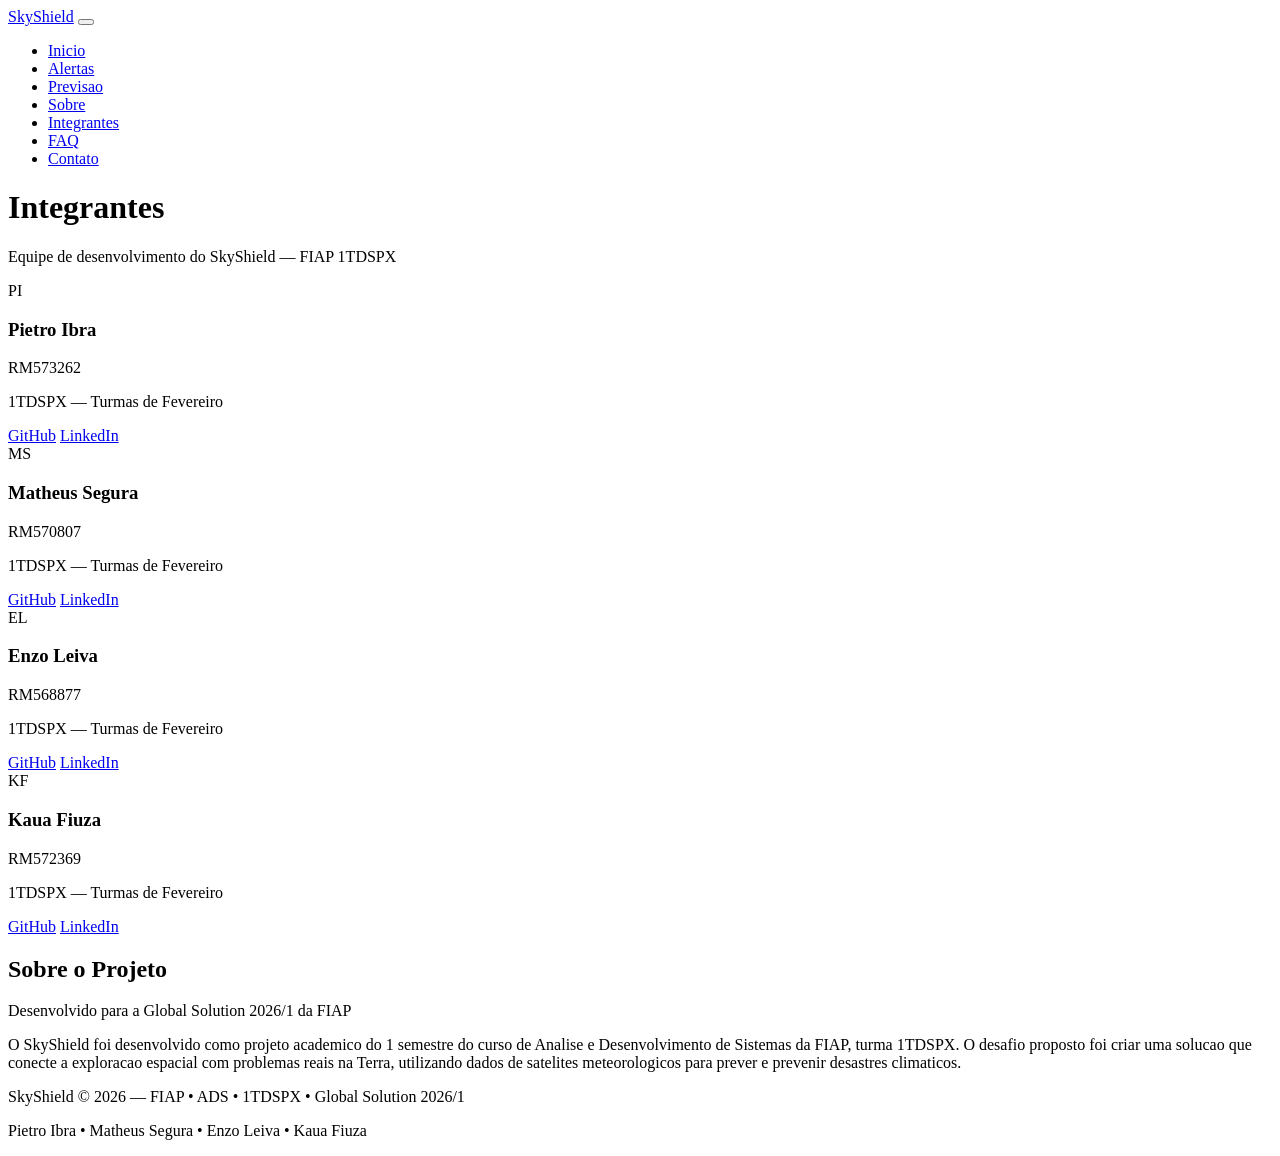
==== pages/integrantes.html @ a2aac1af "adicionado html e classes integrantes" ====
<!DOCTYPE html>
<html lang="pt-BR">
<head>
    <meta charset="UTF-8">
    <meta name="viewport" content="width=device-width, initial-scale=1.0">
    <title>Integrantes — SkyShield</title>
    <link rel="stylesheet" href="../css/style.css">
</head>
<body>

    <header>
        <div class="nav-container">
            <a href="../index.html" class="nav-logo">Sky<span>Shield</span></a>
            <button class="menu-toggle" id="menu-toggle" aria-label="Abrir menu">
                <span></span><span></span><span></span>
            </button>
            <nav>
                <ul id="nav-menu">
                    <li><a href="../index.html">Inicio</a></li>
                    <li><a href="alertas.html">Alertas</a></li>
                    <li><a href="previsao.html">Previsao</a></li>
                    <li><a href="sobre.html">Sobre</a></li>
                    <li><a href="integrantes.html">Integrantes</a></li>
                    <li><a href="faq.html">FAQ</a></li>
                    <li><a href="contato.html">Contato</a></li>
                </ul>
            </nav>
        </div>
    </header>

    <main>

        <div class="page-header">
            <h1>Integrantes</h1>
            <p>Equipe de desenvolvimento do SkyShield — FIAP 1TDSPX</p>
        </div>

        <section>
            <div class="integrantes-grid container">

                <article class="integrante-card">
                    <div class="integrante-foto">PI</div>
                    <h3>Pietro Ibra</h3>
                    <p class="rm">RM573262</p>
                    <p class="turma">1TDSPX — Turmas de Fevereiro</p>
                    <div class="integrante-links">
                        <a href="https://github.com/" target="_blank" rel="noopener">GitHub</a>
                        <a href="https://linkedin.com/" target="_blank" rel="noopener">LinkedIn</a>
                    </div>
                </article>

                <article class="integrante-card">
                    <div class="integrante-foto">MS</div>
                    <h3>Matheus Segura</h3>
                    <p class="rm">RM570807</p>
                    <p class="turma">1TDSPX — Turmas de Fevereiro</p>
                    <div class="integrante-links">
                        <a href="https://github.com/" target="_blank" rel="noopener">GitHub</a>
                        <a href="https://linkedin.com/" target="_blank" rel="noopener">LinkedIn</a>
                    </div>
                </article>

                <article class="integrante-card">
                    <div class="integrante-foto">EL</div>
                    <h3>Enzo Leiva</h3>
                    <p class="rm">RM568877</p>
                    <p class="turma">1TDSPX — Turmas de Fevereiro</p>
                    <div class="integrante-links">
                        <a href="https://github.com/" target="_blank" rel="noopener">GitHub</a>
                        <a href="https://linkedin.com/" target="_blank" rel="noopener">LinkedIn</a>
                    </div>
                </article>

                <article class="integrante-card">
                    <div class="integrante-foto">KF</div>
                    <h3>Kaua Fiuza</h3>
                    <p class="rm">RM572369</p>
                    <p class="turma">1TDSPX — Turmas de Fevereiro</p>
                    <div class="integrante-links">
                        <a href="https://github.com/" target="_blank" rel="noopener">GitHub</a>
                        <a href="https://linkedin.com/" target="_blank" rel="noopener">LinkedIn</a>
                    </div>
                </article>

            </div>
        </section>

        <section class="cinza">
            <div class="secao-titulo">
                <h2>Sobre o Projeto</h2>
                <div class="linha-rosa"></div>
                <p>Desenvolvido para a Global Solution 2026/1 da FIAP</p>
            </div>
            <div class="container" class="container-estreito-centro">
                <p class="texto-descricao">
                    O SkyShield foi desenvolvido como projeto academico do 1 semestre do
                    curso de Analise e Desenvolvimento de Sistemas da FIAP, turma 1TDSPX.
                    O desafio proposto foi criar uma solucao que conecte a exploracao espacial
                    com problemas reais na Terra, utilizando dados de satelites meteorologicos
                    para prever e prevenir desastres climaticos.
                </p>
            </div>
        </section>

    </main>

    <footer>
        <p>SkyShield &copy; 2026 &mdash; FIAP &bull; ADS &bull; 1TDSPX &bull; Global Solution 2026/1</p>
        <p class="footer-creditos">Pietro Ibra &bull; Matheus Segura &bull; Enzo Leiva &bull; Kaua Fiuza</p>
    </footer>

    <script src="../js/main.js"></script>
</body>
</html>
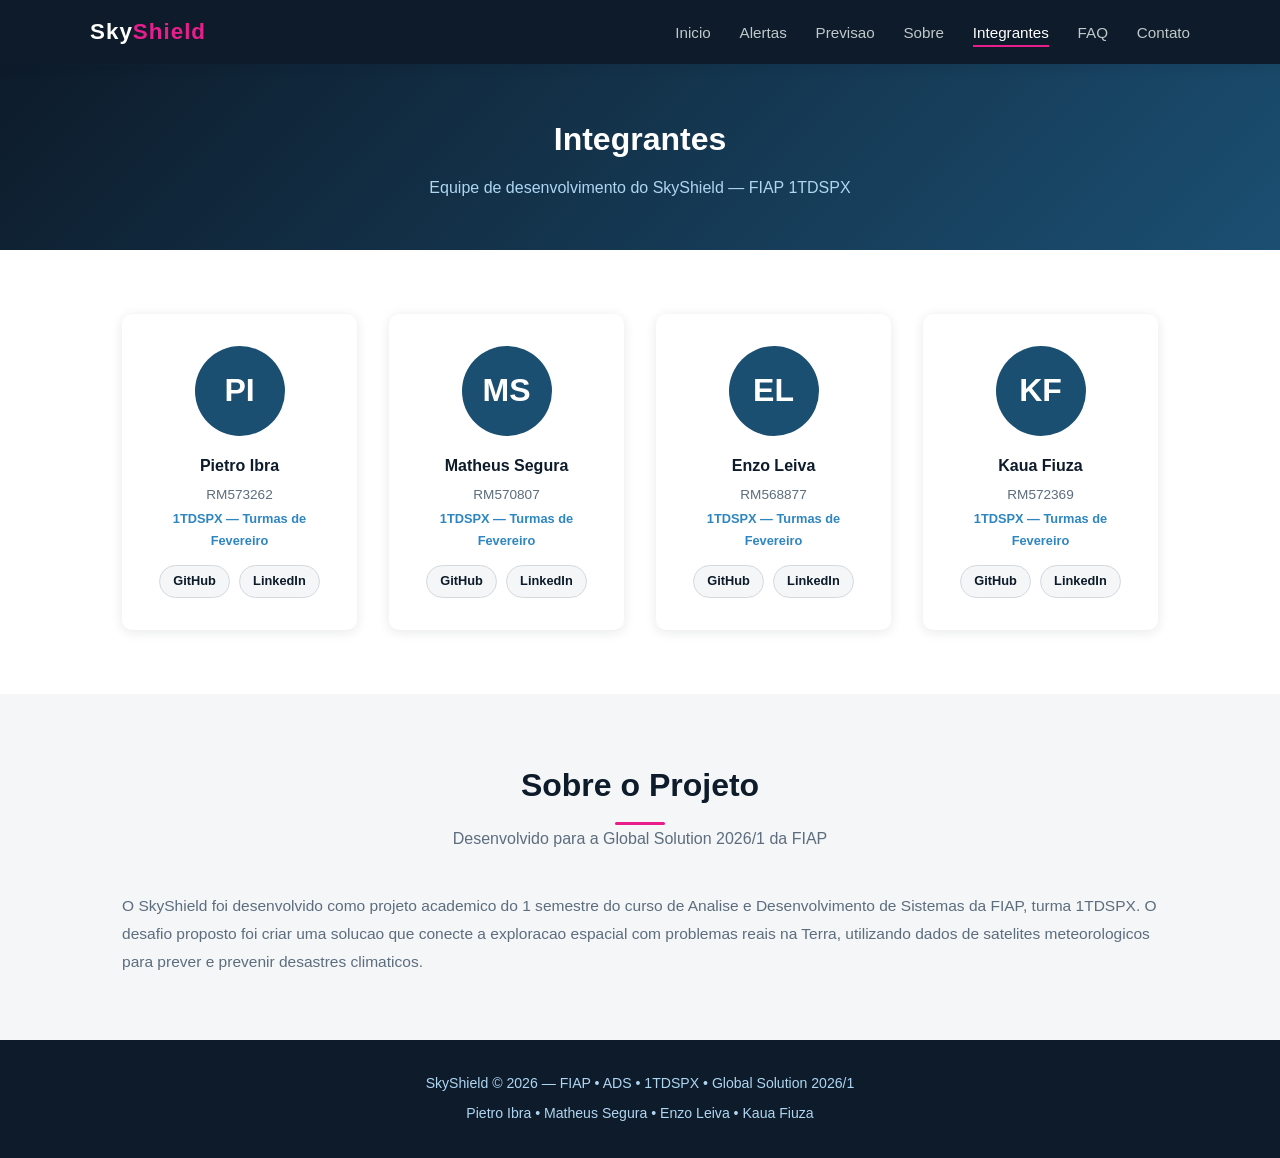
==== commit 44b64409: "corrigido links" ====
--- a/pages/integrantes.html
+++ b/pages/integrantes.html
@@ -44,8 +44,8 @@
                     <p class="rm">RM573262</p>
                     <p class="turma">1TDSPX — Turmas de Fevereiro</p>
                     <div class="integrante-links">
-                        <a href="https://github.com/" target="_blank" rel="noopener">GitHub</a>
-                        <a href="https://linkedin.com/" target="_blank" rel="noopener">LinkedIn</a>
+                        <a href="https://github.com/PietroIbra" target="_blank" rel="noopener">GitHub</a>
+                        <a href="https://www.linkedin.com/in/pietroibra/" target="_blank" rel="noopener">LinkedIn</a>
                     </div>
                 </article>
 
@@ -55,8 +55,8 @@
                     <p class="rm">RM570807</p>
                     <p class="turma">1TDSPX — Turmas de Fevereiro</p>
                     <div class="integrante-links">
-                        <a href="https://github.com/" target="_blank" rel="noopener">GitHub</a>
-                        <a href="https://linkedin.com/" target="_blank" rel="noopener">LinkedIn</a>
+                        <a href="https://github.com/MatheuSegura" target="_blank" rel="noopener">GitHub</a>
+                        <a href="https://www.linkedin.com/in/matheussegura/" target="_blank" rel="noopener">LinkedIn</a>
                     </div>
                 </article>
 
@@ -66,8 +66,8 @@
                     <p class="rm">RM568877</p>
                     <p class="turma">1TDSPX — Turmas de Fevereiro</p>
                     <div class="integrante-links">
-                        <a href="https://github.com/" target="_blank" rel="noopener">GitHub</a>
-                        <a href="https://linkedin.com/" target="_blank" rel="noopener">LinkedIn</a>
+                        <a href="https://github.com/enzoleiva2008-blip" target="_blank" rel="noopener">GitHub</a>
+                        <a href="https://www.linkedin.com/in/enzo-leiva-varrichio-88ba273a1/" target="_blank" rel="noopener">LinkedIn</a>
                     </div>
                 </article>
 
@@ -77,8 +77,8 @@
                     <p class="rm">RM572369</p>
                     <p class="turma">1TDSPX — Turmas de Fevereiro</p>
                     <div class="integrante-links">
-                        <a href="https://github.com/" target="_blank" rel="noopener">GitHub</a>
-                        <a href="https://linkedin.com/" target="_blank" rel="noopener">LinkedIn</a>
+                        <a href="https://github.com/KauaznX/" target="_blank" rel="noopener">GitHub</a>
+                        <a href="https://www.linkedin.com/in/kauã-fiuza-94a039313/" target="_blank" rel="noopener">LinkedIn</a>
                     </div>
                 </article>
 
--- a/css/style.css
+++ b/css/style.css
@@ -0,0 +1,778 @@
+* {
+    margin: 0;
+    padding: 0;
+    box-sizing: border-box;
+}
+
+:root {
+    --azul-escuro:  #0D1B2A;
+    --azul-medio:   #1B4F72;
+    --azul-claro:   #2E86C1;
+    --rosa:         #E91E8C;
+    --branco:       #FFFFFF;
+    --cinza-bg:     #F4F6F7;
+    --cinza-texto:  #5D6D7E;
+    --cinza-borda:  #D5D8DC;
+    --verde:        #1E8449;
+    --amarelo:      #D4AC0D;
+    --vermelho:     #C0392B;
+    --font-principal: 'Segoe UI', Arial, sans-serif;
+    --sombra:       0 2px 12px rgba(13,27,42,0.10);
+    --raio:         10px;
+    --transicao:    0.3s ease;
+}
+
+body {
+    font-family: var(--font-principal);
+    background-color: var(--branco);
+    color: var(--azul-escuro);
+    line-height: 1.7;
+    font-size: 16px;
+}
+
+a {
+    color: var(--azul-claro);
+    text-decoration: none;
+    transition: color var(--transicao);
+}
+
+a:hover {
+    color: var(--rosa);
+}
+
+img {
+    max-width: 100%;
+    height: auto;
+}
+
+header {
+    background-color: var(--azul-escuro);
+    padding: 0 2rem;
+    position: sticky;
+    top: 0;
+    z-index: 1000;
+    box-shadow: var(--sombra);
+}
+
+.nav-container {
+    max-width: 1100px;
+    margin: 0 auto;
+    display: flex;
+    align-items: center;
+    justify-content: space-between;
+    height: 64px;
+}
+
+.nav-logo {
+    font-size: 1.4rem;
+    font-weight: 700;
+    color: var(--branco);
+    letter-spacing: 1px;
+}
+
+.nav-logo span {
+    color: var(--rosa);
+}
+
+nav ul {
+    list-style: none;
+    display: flex;
+    gap: 1.8rem;
+    align-items: center;
+}
+
+nav ul li a {
+    color: #BFC9CA;
+    font-size: 0.95rem;
+    font-weight: 500;
+    transition: color var(--transicao);
+    padding: 0.3rem 0;
+    border-bottom: 2px solid transparent;
+}
+
+nav ul li a:hover,
+nav ul li a.ativo {
+    color: var(--branco);
+    border-bottom-color: var(--rosa);
+}
+
+.menu-toggle {
+    display: none;
+    flex-direction: column;
+    cursor: pointer;
+    gap: 5px;
+    background: none;
+    border: none;
+    padding: 4px;
+}
+
+.menu-toggle span {
+    display: block;
+    width: 26px;
+    height: 2px;
+    background-color: var(--branco);
+    border-radius: 2px;
+    transition: all var(--transicao);
+}
+
+.menu-toggle.aberto span:nth-child(1) {
+    transform: translateY(7px) rotate(45deg);
+}
+
+.menu-toggle.aberto span:nth-child(2) {
+    opacity: 0;
+}
+
+.menu-toggle.aberto span:nth-child(3) {
+    transform: translateY(-7px) rotate(-45deg);
+}
+
+.hero {
+    background: linear-gradient(135deg, var(--azul-escuro) 0%, var(--azul-medio) 100%);
+    color: var(--branco);
+    padding: 5rem 2rem;
+    text-align: center;
+}
+
+.hero h1 {
+    font-size: 2.8rem;
+    font-weight: 700;
+    margin-bottom: 1rem;
+    line-height: 1.2;
+}
+
+.hero h1 span {
+    color: var(--rosa);
+}
+
+.hero p {
+    font-size: 1.15rem;
+    color: #AED6F1;
+    max-width: 600px;
+    margin: 0 auto 2rem;
+}
+
+.btn {
+    display: inline-block;
+    padding: 0.75rem 2rem;
+    border-radius: var(--raio);
+    font-weight: 600;
+    font-size: 0.95rem;
+    cursor: pointer;
+    transition: all var(--transicao);
+    border: 2px solid transparent;
+}
+
+.btn-primario {
+    background-color: var(--rosa);
+    color: var(--branco);
+    border-color: var(--rosa);
+}
+
+.btn-primario:hover {
+    background-color: transparent;
+    color: var(--rosa);
+}
+
+.btn-secundario {
+    background-color: transparent;
+    color: var(--branco);
+    border-color: var(--branco);
+    margin-left: 1rem;
+}
+
+.btn-secundario:hover {
+    background-color: var(--branco);
+    color: var(--azul-escuro);
+}
+
+.container {
+    max-width: 1100px;
+    margin: 0 auto;
+    padding: 0 2rem;
+}
+
+section {
+    padding: 4rem 2rem;
+}
+
+section.cinza {
+    background-color: var(--cinza-bg);
+}
+
+.secao-titulo {
+    text-align: center;
+    margin-bottom: 2.5rem;
+}
+
+.secao-titulo h2 {
+    font-size: 2rem;
+    color: var(--azul-escuro);
+    margin-bottom: 0.5rem;
+}
+
+.secao-titulo p {
+    color: var(--cinza-texto);
+    font-size: 1rem;
+    max-width: 550px;
+    margin: 0 auto;
+}
+
+.linha-rosa {
+    width: 50px;
+    height: 3px;
+    background-color: var(--rosa);
+    margin: 0.6rem auto 0;
+    border-radius: 2px;
+}
+
+.cards-grid {
+    display: grid;
+    grid-template-columns: repeat(auto-fit, minmax(260px, 1fr));
+    gap: 1.5rem;
+    max-width: 1100px;
+    margin: 0 auto;
+}
+
+.card {
+    background-color: var(--branco);
+    border-radius: var(--raio);
+    padding: 1.8rem;
+    box-shadow: var(--sombra);
+    border-left: 4px solid var(--azul-claro);
+    transition: transform var(--transicao), box-shadow var(--transicao);
+}
+
+.card:hover {
+    transform: translateY(-4px);
+    box-shadow: 0 8px 24px rgba(13,27,42,0.14);
+}
+
+.card h3 {
+    font-size: 1.1rem;
+    color: var(--azul-escuro);
+    margin-bottom: 0.5rem;
+}
+
+.card p {
+    color: var(--cinza-texto);
+    font-size: 0.95rem;
+}
+
+.card .icone {
+    font-size: 2rem;
+    margin-bottom: 0.8rem;
+}
+
+.badge {
+    display: inline-block;
+    padding: 0.2rem 0.8rem;
+    border-radius: 20px;
+    font-size: 0.8rem;
+    font-weight: 600;
+}
+
+.badge-critico  { background: #FADBD8; color: var(--vermelho); }
+.badge-alto     { background: #FAE5D3; color: #A04000; }
+.badge-moderado { background: #FEF9E7; color: #7D6608; }
+.badge-baixo    { background: #D5F5E3; color: var(--verde); }
+
+.integrantes-grid {
+    display: grid;
+    grid-template-columns: repeat(auto-fit, minmax(220px, 1fr));
+    gap: 2rem;
+    max-width: 1100px;
+    margin: 0 auto;
+}
+
+.integrante-card {
+    background-color: var(--branco);
+    border-radius: var(--raio);
+    padding: 2rem 1.5rem;
+    text-align: center;
+    box-shadow: var(--sombra);
+    transition: transform var(--transicao);
+}
+
+.integrante-card:hover {
+    transform: translateY(-4px);
+}
+
+.integrante-foto {
+    width: 90px;
+    height: 90px;
+    border-radius: 50%;
+    background-color: var(--azul-medio);
+    margin: 0 auto 1rem;
+    display: flex;
+    align-items: center;
+    justify-content: center;
+    font-size: 2rem;
+    color: var(--branco);
+    font-weight: 700;
+}
+
+.integrante-card h3 {
+    font-size: 1rem;
+    color: var(--azul-escuro);
+    margin-bottom: 0.25rem;
+}
+
+.integrante-card .rm {
+    font-size: 0.85rem;
+    color: var(--cinza-texto);
+    margin-bottom: 0.15rem;
+}
+
+.integrante-card .turma {
+    font-size: 0.8rem;
+    color: var(--azul-claro);
+    font-weight: 600;
+    margin-bottom: 0.8rem;
+}
+
+.integrante-links {
+    display: flex;
+    gap: 0.6rem;
+    justify-content: center;
+}
+
+.integrante-links a {
+    padding: 0.3rem 0.8rem;
+    border-radius: 20px;
+    font-size: 0.8rem;
+    font-weight: 600;
+    background-color: var(--cinza-bg);
+    color: var(--azul-escuro);
+    border: 1px solid var(--cinza-borda);
+    transition: all var(--transicao);
+}
+
+.integrante-links a:hover {
+    background-color: var(--azul-claro);
+    color: var(--branco);
+    border-color: var(--azul-claro);
+}
+
+.faq-lista {
+    max-width: 760px;
+    margin: 0 auto;
+}
+
+.faq-item {
+    border: 1px solid var(--cinza-borda);
+    border-radius: var(--raio);
+    margin-bottom: 0.8rem;
+    overflow: hidden;
+}
+
+.faq-pergunta {
+    width: 100%;
+    padding: 1.1rem 1.4rem;
+    background: var(--branco);
+    border: none;
+    text-align: left;
+    font-size: 1rem;
+    font-weight: 600;
+    color: var(--azul-escuro);
+    cursor: pointer;
+    display: flex;
+    justify-content: space-between;
+    align-items: center;
+    transition: background var(--transicao);
+    font-family: var(--font-principal);
+}
+
+.faq-pergunta:hover {
+    background-color: var(--cinza-bg);
+}
+
+.faq-pergunta.aberto {
+    background-color: var(--azul-escuro);
+    color: var(--branco);
+}
+
+.faq-icone {
+    font-size: 1.2rem;
+    transition: transform var(--transicao);
+}
+
+.faq-pergunta.aberto .faq-icone {
+    transform: rotate(45deg);
+}
+
+.faq-resposta {
+    display: none;
+    padding: 1rem 1.4rem 1.2rem;
+    background-color: var(--cinza-bg);
+    color: var(--cinza-texto);
+    font-size: 0.95rem;
+    line-height: 1.7;
+}
+
+.faq-resposta.visivel {
+    display: block;
+}
+
+.form-contato {
+    max-width: 600px;
+    margin: 0 auto;
+    background: var(--branco);
+    padding: 2.5rem;
+    border-radius: var(--raio);
+    box-shadow: var(--sombra);
+}
+
+.form-grupo {
+    margin-bottom: 1.2rem;
+}
+
+.form-grupo label {
+    display: block;
+    font-size: 0.9rem;
+    font-weight: 600;
+    color: var(--azul-escuro);
+    margin-bottom: 0.4rem;
+}
+
+.form-grupo input,
+.form-grupo select,
+.form-grupo textarea {
+    width: 100%;
+    padding: 0.75rem 1rem;
+    border: 1px solid var(--cinza-borda);
+    border-radius: var(--raio);
+    font-size: 0.95rem;
+    font-family: var(--font-principal);
+    color: var(--azul-escuro);
+    transition: border-color var(--transicao), box-shadow var(--transicao);
+    background-color: var(--branco);
+}
+
+.form-grupo input:focus,
+.form-grupo select:focus,
+.form-grupo textarea:focus {
+    outline: none;
+    border-color: var(--azul-claro);
+    box-shadow: 0 0 0 3px rgba(46,134,193,0.15);
+}
+
+.form-grupo input.erro,
+.form-grupo textarea.erro {
+    border-color: var(--vermelho);
+}
+
+.form-grupo .msg-erro {
+    color: var(--vermelho);
+    font-size: 0.82rem;
+    margin-top: 0.3rem;
+    display: none;
+}
+
+.form-grupo .msg-erro.visivel {
+    display: block;
+}
+
+.form-grupo textarea {
+    resize: vertical;
+    min-height: 120px;
+}
+
+.form-sucesso {
+    display: none;
+    background-color: #D5F5E3;
+    color: var(--verde);
+    padding: 1rem 1.4rem;
+    border-radius: var(--raio);
+    font-weight: 600;
+    margin-top: 1rem;
+    text-align: center;
+}
+
+.form-sucesso.visivel {
+    display: block;
+}
+
+.alerta-card {
+    background: var(--branco);
+    border-radius: var(--raio);
+    padding: 1.4rem 1.6rem;
+    box-shadow: var(--sombra);
+    border-left: 5px solid var(--azul-claro);
+    margin-bottom: 1rem;
+    display: flex;
+    align-items: flex-start;
+    gap: 1rem;
+    transition: transform var(--transicao);
+}
+
+.alerta-card:hover {
+    transform: translateX(4px);
+}
+
+.alerta-card.emergencia { border-left-color: var(--vermelho); }
+.alerta-card.perigo     { border-left-color: #E67E22; }
+.alerta-card.atencao    { border-left-color: var(--amarelo); }
+.alerta-card.informativo{ border-left-color: var(--verde); }
+
+.alerta-info h3 {
+    font-size: 1rem;
+    color: var(--azul-escuro);
+    margin-bottom: 0.25rem;
+}
+
+.alerta-info p {
+    font-size: 0.9rem;
+    color: var(--cinza-texto);
+    margin-bottom: 0.3rem;
+}
+
+.tabela-previsao {
+    width: 100%;
+    border-collapse: collapse;
+    background: var(--branco);
+    border-radius: var(--raio);
+    overflow: hidden;
+    box-shadow: var(--sombra);
+}
+
+.tabela-previsao th {
+    background-color: var(--azul-escuro);
+    color: var(--branco);
+    padding: 0.9rem 1rem;
+    text-align: left;
+    font-size: 0.9rem;
+}
+
+.tabela-previsao td {
+    padding: 0.85rem 1rem;
+    font-size: 0.9rem;
+    color: var(--azul-escuro);
+    border-bottom: 1px solid var(--cinza-borda);
+}
+
+.tabela-previsao tr:nth-child(even) td {
+    background-color: var(--cinza-bg);
+}
+
+.tabela-previsao tr:hover td {
+    background-color: #EBF5FB;
+}
+
+.sobre-grid {
+    display: grid;
+    grid-template-columns: 1fr 1fr;
+    gap: 3rem;
+    max-width: 1100px;
+    margin: 0 auto;
+    align-items: start;
+}
+
+.sobre-texto h2 {
+    font-size: 1.8rem;
+    color: var(--azul-escuro);
+    margin-bottom: 1rem;
+}
+
+.sobre-texto p {
+    color: var(--cinza-texto);
+    margin-bottom: 1rem;
+    font-size: 0.97rem;
+}
+
+.lista-tecnologias {
+    list-style: none;
+    display: flex;
+    flex-wrap: wrap;
+    gap: 0.5rem;
+    margin-top: 1rem;
+}
+
+.lista-tecnologias li {
+    background-color: var(--azul-escuro);
+    color: var(--branco);
+    padding: 0.3rem 0.9rem;
+    border-radius: 20px;
+    font-size: 0.85rem;
+    font-weight: 500;
+}
+
+.stats-grid {
+    display: grid;
+    grid-template-columns: repeat(auto-fit, minmax(160px, 1fr));
+    gap: 1.5rem;
+    max-width: 1100px;
+    margin: 0 auto;
+}
+
+.stat-item {
+    text-align: center;
+    padding: 1.5rem 1rem;
+    background: var(--branco);
+    border-radius: var(--raio);
+    box-shadow: var(--sombra);
+}
+
+.stat-numero {
+    font-size: 2.2rem;
+    font-weight: 700;
+    color: var(--rosa);
+    display: block;
+}
+
+.stat-label {
+    font-size: 0.88rem;
+    color: var(--cinza-texto);
+    margin-top: 0.3rem;
+}
+
+footer {
+    background-color: var(--azul-escuro);
+    color: #AED6F1;
+    padding: 2rem;
+    text-align: center;
+    font-size: 0.88rem;
+}
+
+footer a {
+    color: var(--rosa);
+}
+
+.page-header {
+    background: linear-gradient(135deg, var(--azul-escuro), var(--azul-medio));
+    color: var(--branco);
+    padding: 3rem 2rem;
+    text-align: center;
+}
+
+.page-header h1 {
+    font-size: 2rem;
+    margin-bottom: 0.5rem;
+}
+
+.page-header p {
+    color: #AED6F1;
+    font-size: 1rem;
+}
+
+@media (max-width: 768px) {
+    .menu-toggle {
+        display: flex;
+    }
+
+    nav ul {
+        display: none;
+        flex-direction: column;
+        position: absolute;
+        top: 64px;
+        left: 0;
+        width: 100%;
+        background-color: var(--azul-escuro);
+        padding: 1rem 0;
+        gap: 0;
+        box-shadow: var(--sombra);
+    }
+
+    nav ul.aberto {
+        display: flex;
+    }
+
+    nav ul li a {
+        display: block;
+        padding: 0.8rem 2rem;
+        border-bottom: none;
+    }
+
+    .hero h1 {
+        font-size: 1.9rem;
+    }
+
+    .sobre-grid {
+        grid-template-columns: 1fr;
+        gap: 2rem;
+    }
+
+    .btn-secundario {
+        margin-left: 0;
+        margin-top: 0.8rem;
+    }
+
+    .hero .btn-grupo {
+        display: flex;
+        flex-direction: column;
+        align-items: center;
+        gap: 0.8rem;
+    }
+}
+
+@media (max-width: 480px) {
+    .hero h1 {
+        font-size: 1.5rem;
+    }
+
+    section {
+        padding: 2.5rem 1.2rem;
+    }
+
+    .form-contato {
+        padding: 1.5rem;
+    }
+}
+
+.footer-creditos {
+    margin-top: 0.4rem;
+}
+
+.btn-largura-total {
+    width: 100%;
+}
+
+.filtro-nivel {
+    max-width: 300px;
+    margin-bottom: 2rem;
+}
+
+.card-emergencia { border-left-color: #C0392B; }
+.card-perigo     { border-left-color: #E67E22; }
+.card-atencao    { border-left-color: #D4AC0D; }
+.card-informativo{ border-left-color: #1E8449; }
+
+.card-descricao {
+    margin-top: 0.6rem;
+}
+
+.container-estreito {
+    max-width: 600px;
+}
+
+.container-estreito-centro {
+    max-width: 600px;
+    text-align: center;
+}
+
+.texto-descricao {
+    color: var(--cinza-texto);
+    font-size: 0.97rem;
+    line-height: 1.8;
+}
+
+.tabela-overflow {
+    overflow-x: auto;
+}
+
+.subtitulo-tecnologias {
+    margin-top: 1.2rem;
+    margin-bottom: 0.6rem;
+    color: var(--azul-escuro);
+}
+
+.simulador-resultado {
+    display: none;
+    margin-top: 1.5rem;
+    background: var(--branco);
+    border-radius: var(--raio);
+    padding: 1.5rem;
+    box-shadow: var(--sombra);
+    border-left: 4px solid var(--azul-claro);
+    line-height: 1.9;
+}
